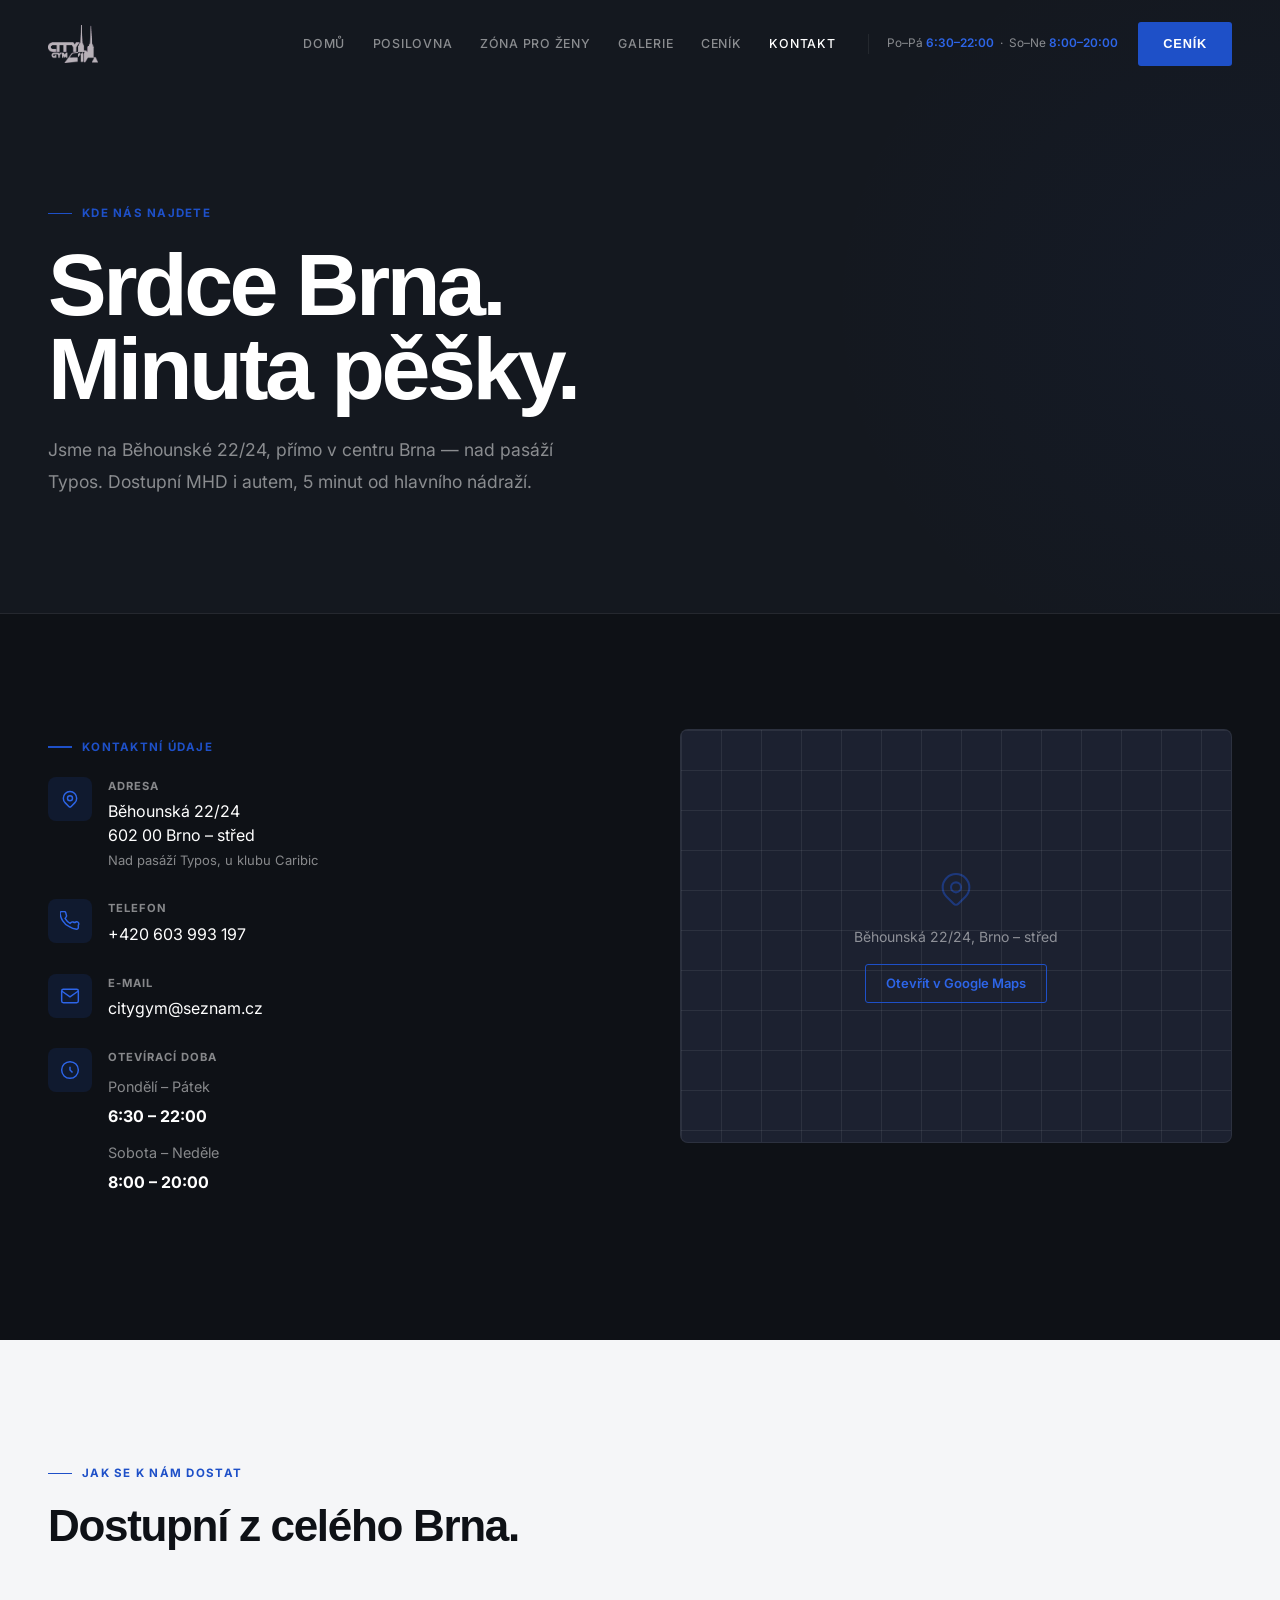
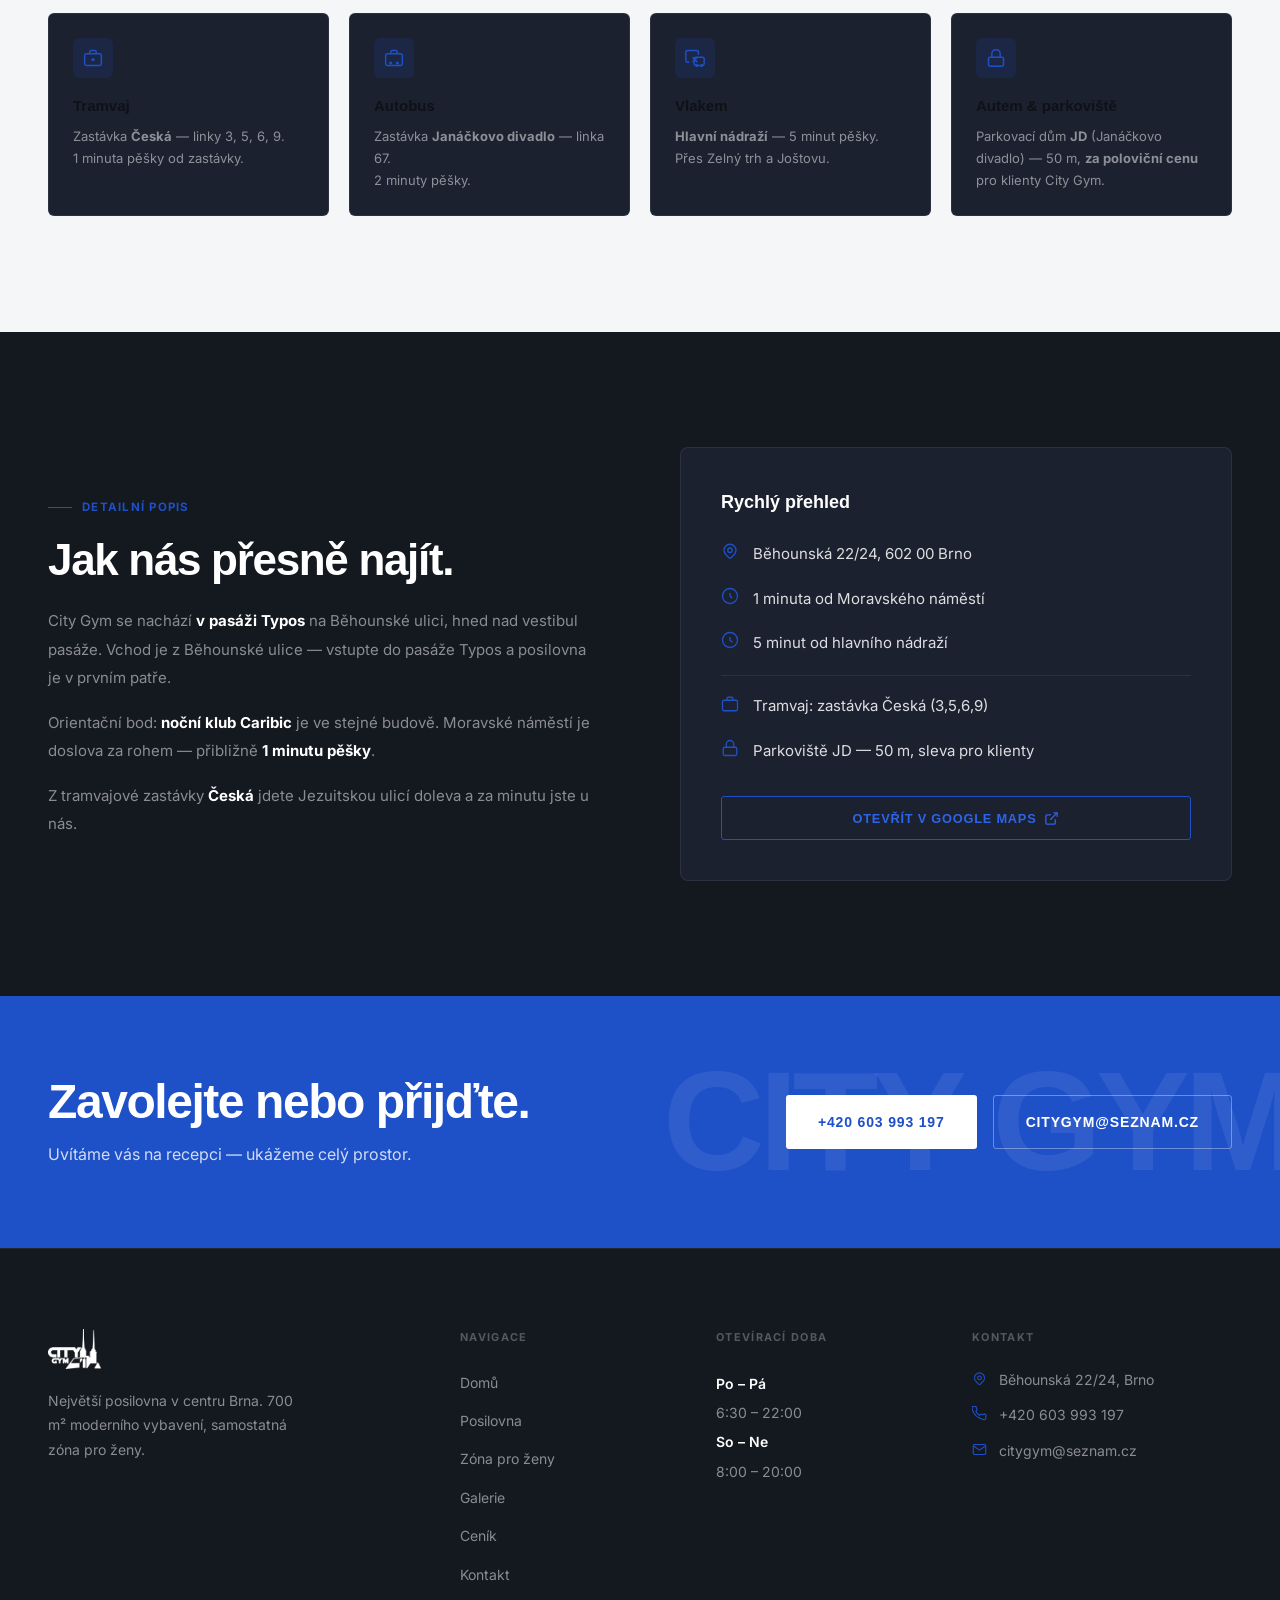
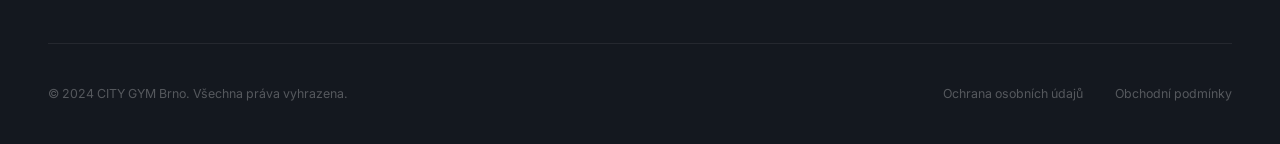
==== kontakt.html @ 37a1c180 "first commit" ====
<!DOCTYPE html>
<html lang="cs">
<head>
<meta charset="UTF-8">
<meta name="viewport" content="width=device-width, initial-scale=1.0">
<title>Kontakt — CITY GYM Brno</title>
<meta name="description" content="Kontakt a adresa City Gym Brno. Běhounská 22/24, 602 00 Brno – střed. Tel: +420 603 993 197. Dostupnost MHD i autem. 1 minuta od Moravského náměstí.">
<link rel="preconnect" href="https://fonts.googleapis.com">
<link rel="preconnect" href="https://fonts.gstatic.com" crossorigin>
<link href="https://fonts.googleapis.com/css2?family=Space+Grotesk:wght@400;500;600;700&family=Inter:wght@400;500;600&display=swap" rel="stylesheet">
<link rel="stylesheet" href="css/style.css">
<noscript><style>.sr{opacity:1;transform:none}</style></noscript>
</head>
<body>

<!-- NAV -->
<header class="nav" id="nav">
  <div class="wrap">
    <div class="nav__row">
      <a href="index.html" class="nav__logo"><img src="assets/city-gym-logo.png?v=6" alt="City Gym Brno"></a>
      <nav aria-label="Hlavní menu">
        <ul class="nav__menu">
          <li><a href="index.html">Domů</a></li>
          <li><a href="posilovna.html">Posilovna</a></li>
          <li><a href="zona-pro-zeny.html">Zóna pro ženy</a></li>
          <li><a href="galerie.html">Galerie</a></li>
          <li><a href="cenik.html">Ceník</a></li>
          <li><a href="kontakt.html">Kontakt</a></li>
        </ul>
      </nav>
      <span class="nav__time">Po–Pá <b>6:30–22:00</b> &nbsp;·&nbsp; So–Ne <b>8:00–20:00</b></span>
      <a href="cenik.html" class="btn btn-p">Ceník</a>
      <button class="nav__burger" aria-label="Otevřít menu"><span></span><span></span><span></span></button>
    </div>
  </div>
</header>
<div class="nav__veil"></div>
<nav class="nav__drawer">
  <a href="index.html">Domů</a>
  <a href="posilovna.html">Posilovna</a>
  <a href="zona-pro-zeny.html">Zóna pro ženy</a>
  <a href="galerie.html">Galerie</a>
  <a href="cenik.html">Ceník</a>
  <a href="kontakt.html">Kontakt</a>
  <div class="nav__drawer-info">
    <p><b>Po–Pá</b>&ensp;6:30 – 22:00<br><b>So–Ne</b>&ensp;8:00 – 20:00</p>
  </div>
</nav>

<!-- PAGE HERO -->
<section class="pg-hero">
  <div class="wrap">
    <p class="eyebrow sr">Kde nás najdete</p>
    <h1 style="font-family:var(--f-head);font-size:clamp(2.5rem,7vw,5.5rem);font-weight:700;line-height:.95;letter-spacing:-.04em;max-width:12ch;margin-bottom:1.5rem" class="sr sd1">
      Srdce Brna. Minuta pěšky.
    </h1>
    <p class="body-lg txt-m sr sd2" style="max-width:46ch">
      Jsme na Běhounské 22/24, přímo v centru Brna — nad pasáží Typos. Dostupní MHD i autem, 5 minut od hlavního nádraží.
    </p>
  </div>
</section>

<!-- KONTAKT + MAPA -->
<section class="s s--dk">
  <div class="wrap">
    <div class="contact-grid">
      <!-- Kontaktní info -->
      <div>
        <p class="eyebrow sr">Kontaktní údaje</p>

        <div class="contact-item sr sd1">
          <div class="contact-item__icon">
            <svg width="20" height="20" viewBox="0 0 24 24" fill="none" stroke="#2D65E8" stroke-width="1.75"><path d="M17.657 16.657L13.414 20.9a2 2 0 01-2.827 0l-4.244-4.243a8 8 0 1111.314 0z"/><circle cx="12" cy="11" r="3"/></svg>
          </div>
          <div>
            <div class="contact-item__lbl">Adresa</div>
            <div class="contact-item__val">
              Běhounská 22/24<br>
              602 00 Brno – střed<br>
              <span style="font-size:.8125rem;color:var(--txt-m)">Nad pasáží Typos, u klubu Caribic</span>
            </div>
          </div>
        </div>

        <div class="contact-item sr sd2">
          <div class="contact-item__icon">
            <svg width="20" height="20" viewBox="0 0 24 24" fill="none" stroke="#2D65E8" stroke-width="1.75"><path d="M22 16.92v3a2 2 0 01-2.18 2 19.79 19.79 0 01-8.63-3.07A19.5 19.5 0 013.07 11.5 19.79 19.79 0 01.06 2.86 2 2 0 012 .68h3a2 2 0 012 1.72 12.84 12.84 0 00.7 2.81 2 2 0 01-.45 2.11L6.09 8.91a16 16 0 006 6l1.27-1.27a2 2 0 012.11-.45 12.84 12.84 0 002.81.7A2 2 0 0122 16.92z"/></svg>
          </div>
          <div>
            <div class="contact-item__lbl">Telefon</div>
            <div class="contact-item__val">
              <a href="tel:+420603993197">+420 603 993 197</a>
            </div>
          </div>
        </div>

        <div class="contact-item sr sd3">
          <div class="contact-item__icon">
            <svg width="20" height="20" viewBox="0 0 24 24" fill="none" stroke="#2D65E8" stroke-width="1.75"><path d="M4 4h16c1.1 0 2 .9 2 2v12c0 1.1-.9 2-2 2H4c-1.1 0-2-.9-2-2V6c0-1.1.9-2 2-2z"/><polyline points="22,6 12,13 2,6"/></svg>
          </div>
          <div>
            <div class="contact-item__lbl">E-mail</div>
            <div class="contact-item__val">
              <a href="mailto:citygym@seznam.cz">citygym@seznam.cz</a>
            </div>
          </div>
        </div>

        <div class="contact-item sr sd4">
          <div class="contact-item__icon">
            <svg width="20" height="20" viewBox="0 0 24 24" fill="none" stroke="#2D65E8" stroke-width="1.75"><circle cx="12" cy="12" r="10"/><path d="M12 8v4l3 3"/></svg>
          </div>
          <div>
            <div class="contact-item__lbl">Otevírací doba</div>
            <div class="contact-item__val" style="line-height:1.9">
              <span style="color:var(--txt-m);font-size:.9rem">Pondělí – Pátek</span><br>
              <strong>6:30 – 22:00</strong><br>
              <span style="color:var(--txt-m);font-size:.9rem;margin-top:.5rem;display:block">Sobota – Neděle</span>
              <strong>8:00 – 20:00</strong>
            </div>
          </div>
        </div>
      </div>

      <!-- Mapa -->
      <div class="sr fr">
        <div class="map-box">
          <svg width="40" height="40" viewBox="0 0 24 24" fill="none" stroke="rgba(30,80,200,.5)" stroke-width="1.25"><path d="M17.657 16.657L13.414 20.9a2 2 0 01-2.827 0l-4.244-4.243a8 8 0 1111.314 0z"/><circle cx="12" cy="11" r="3"/></svg>
          <p>Běhounská 22/24, Brno – střed</p>
          <a href="https://maps.google.com/?q=Běhounská+22,+Brno" target="_blank" rel="noopener noreferrer">Otevřít v Google Maps</a>
        </div>
        <!-- Alternativa: Google Maps embed -->
        <!-- <iframe src="https://maps.google.com/maps?q=Běhounská+22,+Brno&output=embed" width="100%" height="400" style="border:0;border-radius:8px" loading="lazy"></iframe> -->
      </div>
    </div>
  </div>
</section>

<!-- DOPRAVA -->
<section class="s s--lt">
  <div class="wrap">
    <div style="max-width:560px;margin-bottom:4rem">
      <p class="eyebrow eyebrow-dk sr">Jak se k nám dostat</p>
      <h2 class="disp sr sd1" style="font-size:clamp(1.75rem,4vw,2.75rem)">Dostupní z celého Brna.</h2>
    </div>
    <div class="transport-grid">
      <div class="transport-card sr sd1">
        <div class="transport-card__icon">
          <svg width="20" height="20" viewBox="0 0 24 24" fill="none" stroke="#1E50C8" stroke-width="1.75"><rect x="2" y="7" width="20" height="14" rx="2"/><path d="M16 7V5a2 2 0 00-2-2h-4a2 2 0 00-2 2v2"/><line x1="12" y1="12" x2="12" y2="16"/><line x1="10" y1="14" x2="14" y2="14"/></svg>
        </div>
        <h3 class="transport-card__title">Tramvaj</h3>
        <p class="transport-card__text">Zastávka <strong>Česká</strong> — linky 3, 5, 6, 9.<br>1 minuta pěšky od zastávky.</p>
      </div>
      <div class="transport-card sr sd2">
        <div class="transport-card__icon">
          <svg width="20" height="20" viewBox="0 0 24 24" fill="none" stroke="#1E50C8" stroke-width="1.75"><rect x="2" y="7" width="20" height="14" rx="2"/><path d="M16 7V5a2 2 0 00-2-2h-4a2 2 0 00-2 2v2"/><circle cx="8" cy="18" r="1"/><circle cx="16" cy="18" r="1"/></svg>
        </div>
        <h3 class="transport-card__title">Autobus</h3>
        <p class="transport-card__text">Zastávka <strong>Janáčkovo divadlo</strong> — linka 67.<br>2 minuty pěšky.</p>
      </div>
      <div class="transport-card sr sd3">
        <div class="transport-card__icon">
          <svg width="20" height="20" viewBox="0 0 24 24" fill="none" stroke="#1E50C8" stroke-width="1.75"><path d="M5 17H3a2 2 0 01-2-2V5a2 2 0 012-2h11a2 2 0 012 2v3"/><path d="M9 17l3-3m0 0l3-3m-3 3l-3-3m3 3l3 3"/><rect x="11" y="11" width="12" height="10" rx="2"/><circle cx="14" cy="21" r="1"/><circle cx="20" cy="21" r="1"/></svg>
        </div>
        <h3 class="transport-card__title">Vlakem</h3>
        <p class="transport-card__text"><strong>Hlavní nádraží</strong> — 5 minut pěšky.<br>Přes Zelný trh a Joštovu.</p>
      </div>
      <div class="transport-card sr sd4">
        <div class="transport-card__icon">
          <svg width="20" height="20" viewBox="0 0 24 24" fill="none" stroke="#1E50C8" stroke-width="1.75"><rect x="3" y="11" width="18" height="11" rx="2"/><path d="M7 11V7a5 5 0 0110 0v4"/></svg>
        </div>
        <h3 class="transport-card__title">Autem &amp; parkoviště</h3>
        <p class="transport-card__text">Parkovací dům <strong>JD</strong> (Janáčkovo divadlo) — 50 m, <strong>za poloviční cenu</strong> pro klienty City Gym.</p>
      </div>
    </div>
  </div>
</section>

<!-- DETAILNÍ POPIS POLOHY -->
<section class="s s--dk2">
  <div class="wrap">
    <div style="display:grid;grid-template-columns:1fr 1fr;gap:5rem;align-items:center" class="split">
      <div>
        <p class="eyebrow sr">Detailní popis</p>
        <h2 class="disp sr sd1" style="font-size:clamp(1.75rem,4vw,2.75rem);margin-bottom:1.5rem">Jak nás přesně najít.</h2>
        <div style="font-size:.9375rem;color:var(--txt-m);line-height:1.9" class="sr sd2">
          <p style="margin-bottom:1rem">
            City Gym se nachází <strong style="color:var(--white)">v pasáži Typos</strong> na Běhounské ulici, hned nad vestibul pasáže. Vchod je z Běhounské ulice — vstupte do pasáže Typos a posilovna je v prvním patře.
          </p>
          <p style="margin-bottom:1rem">
            Orientační bod: <strong style="color:var(--white)">noční klub Caribic</strong> je ve stejné budově. Moravské náměstí je doslova za rohem — přibližně <strong style="color:var(--white)">1 minutu pěšky</strong>.
          </p>
          <p>
            Z tramvajové zastávky <strong style="color:var(--white)">Česká</strong> jdete Jezuitskou ulicí doleva a za minutu jste u nás.
          </p>
        </div>
      </div>
      <div class="sr fr">
        <div style="background:var(--dark3);border:1px solid var(--line);border-radius:8px;padding:2.5rem">
          <h3 style="font-family:var(--f-head);font-size:1.125rem;font-weight:700;margin-bottom:1.5rem">Rychlý přehled</h3>
          <div style="display:flex;flex-direction:column;gap:1.125rem">
            <div style="display:flex;align-items:center;gap:.875rem">
              <span style="color:var(--blue);flex-shrink:0">
                <svg width="18" height="18" viewBox="0 0 24 24" fill="none" stroke="currentColor" stroke-width="1.75"><path d="M17.657 16.657L13.414 20.9a2 2 0 01-2.827 0l-4.244-4.243a8 8 0 1111.314 0z"/><circle cx="12" cy="11" r="3"/></svg>
              </span>
              <span style="font-size:.9375rem;color:var(--txt)">Běhounská 22/24, 602 00 Brno</span>
            </div>
            <div style="display:flex;align-items:center;gap:.875rem">
              <span style="color:var(--blue);flex-shrink:0">
                <svg width="18" height="18" viewBox="0 0 24 24" fill="none" stroke="currentColor" stroke-width="1.75"><circle cx="12" cy="12" r="10"/><path d="M12 8v4l3 3"/></svg>
              </span>
              <span style="font-size:.9375rem;color:var(--txt)">1 minuta od Moravského náměstí</span>
            </div>
            <div style="display:flex;align-items:center;gap:.875rem">
              <span style="color:var(--blue);flex-shrink:0">
                <svg width="18" height="18" viewBox="0 0 24 24" fill="none" stroke="currentColor" stroke-width="1.75"><circle cx="12" cy="12" r="10"/><path d="M12 8v4l3 3"/></svg>
              </span>
              <span style="font-size:.9375rem;color:var(--txt)">5 minut od hlavního nádraží</span>
            </div>
            <div style="height:1px;background:var(--line)"></div>
            <div style="display:flex;align-items:center;gap:.875rem">
              <span style="color:var(--blue);flex-shrink:0">
                <svg width="18" height="18" viewBox="0 0 24 24" fill="none" stroke="currentColor" stroke-width="1.75"><rect x="2" y="7" width="20" height="14" rx="2"/><path d="M16 7V5a2 2 0 00-2-2h-4a2 2 0 00-2 2v2"/></svg>
              </span>
              <span style="font-size:.9375rem;color:var(--txt)">Tramvaj: zastávka Česká (3,5,6,9)</span>
            </div>
            <div style="display:flex;align-items:center;gap:.875rem">
              <span style="color:var(--blue);flex-shrink:0">
                <svg width="18" height="18" viewBox="0 0 24 24" fill="none" stroke="currentColor" stroke-width="1.75"><rect x="3" y="11" width="18" height="11" rx="2"/><path d="M7 11V7a5 5 0 0110 0v4"/></svg>
              </span>
              <span style="font-size:.9375rem;color:var(--txt)">Parkoviště JD — 50 m, sleva pro klienty</span>
            </div>
          </div>
          <div style="margin-top:2rem">
            <a href="https://maps.google.com/?q=Běhounská+22,+Brno" target="_blank" rel="noopener" class="btn btn-bo" style="width:100%;justify-content:center">
              Otevřít v Google Maps
              <svg width="15" height="15" viewBox="0 0 24 24" fill="none" stroke="currentColor" stroke-width="2"><path d="M18 13v6a2 2 0 01-2 2H5a2 2 0 01-2-2V8a2 2 0 012-2h6"/><polyline points="15 3 21 3 21 9"/><line x1="10" y1="14" x2="21" y2="3"/></svg>
            </a>
          </div>
        </div>
      </div>
    </div>
  </div>
</section>

<!-- CTA -->
<section class="cta-band">
  <div class="wrap">
    <div class="cta-band__inner" style="display:flex;align-items:center;justify-content:space-between;gap:3rem;flex-wrap:wrap">
      <div class="sr">
        <h2 style="font-family:var(--f-head);font-size:clamp(1.75rem,4vw,3rem);font-weight:700;letter-spacing:-.03em;line-height:1.1;margin-bottom:.75rem">Zavolejte nebo přijďte.</h2>
        <p style="font-size:1rem;color:rgba(255,255,255,.8)">Uvítáme vás na recepci — ukážeme celý prostor.</p>
      </div>
      <div style="display:flex;gap:1rem;flex-wrap:wrap" class="sr sd2">
        <a href="tel:+420603993197" class="btn btn-lg" style="background:#fff;color:var(--blue);font-family:var(--f-head);font-weight:700;font-size:.875rem;letter-spacing:.06em;text-transform:uppercase;border-radius:3px;padding:.9rem 2rem">+420 603 993 197</a>
        <a href="mailto:citygym@seznam.cz" class="btn btn-lg" style="background:transparent;color:#fff;border:1px solid rgba(255,255,255,.35);font-family:var(--f-head);font-weight:700;font-size:.875rem;letter-spacing:.06em;text-transform:uppercase;border-radius:3px;padding:.9rem 2rem">citygym@seznam.cz</a>
      </div>
    </div>
  </div>
</section>

<!-- FOOTER -->
<footer class="footer">
  <div class="wrap">
    <div class="footer__top">
      <div>
        <div class="footer__logo"><img src="assets/city-gym-logo.png?v=6" alt="City Gym Brno"></div>
        <p class="footer__tagline">Největší posilovna v centru Brna. 700 m² moderního vybavení, samostatná zóna pro ženy.</p>
      </div>
      <div>
        <h4 class="footer__col-h">Navigace</h4>
        <ul class="footer__links">
          <li><a href="index.html">Domů</a></li>
          <li><a href="posilovna.html">Posilovna</a></li>
          <li><a href="zona-pro-zeny.html">Zóna pro ženy</a></li>
          <li><a href="galerie.html">Galerie</a></li>
          <li><a href="cenik.html">Ceník</a></li>
          <li><a href="kontakt.html">Kontakt</a></li>
        </ul>
      </div>
      <div>
        <h4 class="footer__col-h">Otevírací doba</h4>
        <div style="font-size:.875rem;color:var(--txt-m);line-height:2.1">
          <span style="color:var(--white);font-weight:600">Po – Pá</span><br>6:30 – 22:00<br>
          <span style="color:var(--white);font-weight:600">So – Ne</span><br>8:00 – 20:00
        </div>
      </div>
      <div>
        <h4 class="footer__col-h">Kontakt</h4>
        <div class="footer__c-row"><svg width="15" height="15" viewBox="0 0 24 24" fill="none" stroke="currentColor" stroke-width="1.75"><path d="M17.657 16.657L13.414 20.9a2 2 0 01-2.827 0l-4.244-4.243a8 8 0 1111.314 0z"/><circle cx="12" cy="11" r="3"/></svg><p>Běhounská 22/24, Brno</p></div>
        <div class="footer__c-row"><svg width="15" height="15" viewBox="0 0 24 24" fill="none" stroke="currentColor" stroke-width="1.75"><path d="M22 16.92v3a2 2 0 01-2.18 2 19.79 19.79 0 01-8.63-3.07A19.5 19.5 0 013.07 11.5 19.79 19.79 0 01.06 2.86 2 2 0 012 .68h3a2 2 0 012 1.72 12.84 12.84 0 00.7 2.81 2 2 0 01-.45 2.11L6.09 8.91a16 16 0 006 6l1.27-1.27a2 2 0 012.11-.45 12.84 12.84 0 002.81.7A2 2 0 0122 16.92z"/></svg><a href="tel:+420603993197">+420 603 993 197</a></div>
        <div class="footer__c-row"><svg width="15" height="15" viewBox="0 0 24 24" fill="none" stroke="currentColor" stroke-width="1.75"><path d="M4 4h16c1.1 0 2 .9 2 2v12c0 1.1-.9 2-2 2H4c-1.1 0-2-.9-2-2V6c0-1.1.9-2 2-2z"/><polyline points="22,6 12,13 2,6"/></svg><a href="mailto:citygym@seznam.cz">citygym@seznam.cz</a></div>
      </div>
    </div>
    <div class="footer__bot">
      <p class="footer__copy">© 2024 CITY GYM Brno. Všechna práva vyhrazena.</p>
      <div class="footer__legal"><a href="#">Ochrana osobních údajů</a><a href="#">Obchodní podmínky</a></div>
    </div>
  </div>
</footer>

<script src="js/main.js"></script>
</body>
</html>
---- css/style.css ----
/* ================================================
   CITY GYM BRNO — Design System
   ================================================ */

:root {
  --blue:        #1E50C8;
  --blue-lt:     #2D65E8;
  --blue-dk:     #1540A8;
  --blue-a:      rgba(30,80,200,.14);
  --blue-glow:   rgba(30,80,200,.32);

  --dark:        #0E1116;
  --dark2:       #14181F;
  --dark3:       #1C2130;
  --dark4:       #252B38;
  --dark5:       #2E3548;

  --white:       #FFFFFF;
  --off:         #F5F6F8;
  --txt-dk:      #3A3F47;
  --txt-muted-dk:#8A909B;
  --txt:         rgba(255,255,255,.85);
  --txt-m:       rgba(255,255,255,.50);
  --txt-s:       rgba(255,255,255,.28);

  --line:        rgba(255,255,255,.07);
  --line-h:      rgba(30,80,200,.4);
  --line-lt:     rgba(0,0,0,.08);

  --f-head:      'Archivo', sans-serif;
  --f-body:      'Inter', sans-serif;

  --sy:          clamp(4.5rem,9vw,8rem);
  --mw:          1300px;
  --px:          clamp(1.25rem,5vw,3rem);

  --ease:        cubic-bezier(.16,1,.3,1);
  --ease2:       cubic-bezier(.4,0,.2,1);
  --dur:         .6s;
  --fast:        .25s;
}

/* ---- Reset ---- */
*,*::before,*::after{box-sizing:border-box;margin:0;padding:0}
html{scroll-behavior:smooth}
body{font-family:var(--f-body);background:var(--dark);color:var(--white);line-height:1.65;-webkit-font-smoothing:antialiased;overflow-x:hidden}
img,video{display:block;max-width:100%;height:auto}
a{color:inherit;text-decoration:none}
button{cursor:pointer;border:none;background:none;font:inherit;color:inherit}
ul{list-style:none}

/* ---- Layout ---- */
.wrap{width:100%;max-width:var(--mw);margin-inline:auto;padding-inline:var(--px)}
.s{padding-block:var(--sy)}
.s--lt{background:var(--off);color:var(--dark)}
.s--dk{background:var(--dark)}
.s--dk2{background:var(--dark2)}
.s--dk3{background:var(--dark3)}

/* ================================================
   NAV
   ================================================ */
.nav{
  position:fixed;inset-block-start:0;inset-inline:0;z-index:100;
  padding-block:1.375rem;
  border-bottom:1px solid transparent;
  transition:background var(--fast) var(--ease),backdrop-filter var(--fast) var(--ease),padding var(--fast) var(--ease),border-color var(--fast) var(--ease);
}
.nav.is-scrolled{
  background:rgba(14,17,22,.93);
  backdrop-filter:blur(24px) saturate(160%);
  -webkit-backdrop-filter:blur(24px) saturate(160%);
  border-bottom-color:var(--line);
  padding-block:.9rem;
}
.nav__row{display:flex;align-items:center;gap:1.25rem}
.nav__logo{flex-shrink:0;margin-inline-end:auto;display:flex;align-items:center}
.nav__logo img{height:38px;width:auto;object-fit:contain;filter:invert(1) sepia(1) saturate(3) hue-rotate(190deg) brightness(0.72)}
.nav__menu{display:flex;align-items:center;gap:.125rem}
.nav__menu a{
  display:block;padding:.5rem .8rem;
  font-size:.775rem;font-weight:500;letter-spacing:.06em;text-transform:uppercase;
  color:var(--txt-m);transition:color var(--fast);
}
.nav__menu a:hover,.nav__menu a.active{color:var(--white)}
.nav__time{
  font-size:.74rem;color:var(--txt-m);white-space:nowrap;
  padding-inline-start:1.125rem;border-left:1px solid var(--line);
}
.nav__time b{color:var(--blue-lt);font-weight:600}

/* ---- Buttons ---- */
.btn{
  display:inline-flex;align-items:center;justify-content:center;gap:.5rem;
  padding:.65rem 1.5rem;
  font-family:var(--f-head);font-size:.8rem;font-weight:700;letter-spacing:.06em;text-transform:uppercase;
  border-radius:3px;transition:all var(--fast) var(--ease);white-space:nowrap;
}
.btn-p{background:var(--blue);color:var(--white);border:1px solid transparent}
.btn-p:hover{background:var(--blue-lt);transform:translateY(-2px);box-shadow:0 10px 30px var(--blue-glow)}
.btn-g{background:transparent;color:var(--white);border:1px solid rgba(255,255,255,.22)}
.btn-g:hover{border-color:rgba(255,255,255,.55);background:rgba(255,255,255,.05)}
.btn-bo{background:transparent;color:var(--blue-lt);border:1px solid var(--blue)}
.btn-bo:hover{background:var(--blue);color:var(--white);box-shadow:0 8px 24px var(--blue-glow)}
.btn-lg{padding:.9rem 2rem;font-size:.875rem}

/* ---- Hamburger ---- */
.nav__burger{
  display:none;flex-direction:column;justify-content:center;gap:5px;
  width:40px;height:40px;flex-shrink:0;
}
.nav__burger span{display:block;height:1.5px;background:var(--white);transition:all .3s var(--ease);transform-origin:center}
.nav__burger.is-open span:nth-child(1){transform:translateY(6.5px) rotate(45deg)}
.nav__burger.is-open span:nth-child(2){opacity:0;transform:scaleX(0)}
.nav__burger.is-open span:nth-child(3){transform:translateY(-6.5px) rotate(-45deg)}

/* ---- Drawer ---- */
.nav__drawer{
  display:none;position:fixed;inset:0 0 0 auto;width:min(380px,100vw);
  background:var(--dark2);border-left:1px solid var(--line);
  padding:6rem 2.5rem 3rem;flex-direction:column;
  z-index:105;transform:translateX(100%);transition:transform .45s var(--ease);
}
.nav__drawer.is-open{transform:translateX(0)}
.nav__drawer a{
  display:block;padding-block:1.1rem;
  font-family:var(--f-head);font-size:1.5rem;font-weight:700;letter-spacing:-.02em;
  color:var(--txt-m);border-bottom:1px solid var(--line);transition:color .2s;
}
.nav__drawer a:hover{color:var(--white)}
.nav__drawer-info{margin-top:2.5rem;padding:1.25rem;background:var(--dark3);border-radius:6px}
.nav__drawer-info p{font-size:.8125rem;color:var(--txt-m);line-height:2}
.nav__drawer-info b{color:var(--blue-lt);font-weight:600}
.nav__veil{
  display:none;position:fixed;inset:0;background:rgba(0,0,0,.65);
  z-index:104;opacity:0;transition:opacity .3s;
}
.nav__veil.is-open{opacity:1}

/* ================================================
   HERO
   ================================================ */
.hero{
  position:relative;height:100dvh;min-height:680px;
  display:flex;align-items:flex-start;overflow:hidden;
}
.hero__bg{
  position:absolute;inset:-6px;
  background-image:url('../assets/city-hero.jpg');
  background-size:cover;
  background-position:center;
  filter:blur(2px) brightness(0.82);
}
.hero__video{
  position:absolute;inset:0;width:100%;height:100%;object-fit:cover;z-index:1;
}
.hero__overlay{
  position:absolute;inset:0;z-index:2;
  background:
    linear-gradient(135deg,rgba(13,20,40,.82) 0%,rgba(30,80,200,.38) 100%),
    linear-gradient(to bottom,rgba(0,0,0,.15) 0%,rgba(14,17,22,.55) 65%,rgba(14,17,22,.96) 100%);
}
.hero__ph-label{
  position:absolute;top:50%;left:50%;transform:translate(-50%,-50%);z-index:1;
  font-size:.7rem;letter-spacing:.1em;text-transform:uppercase;color:var(--txt-s);
  pointer-events:none;user-select:none;text-align:center;
}
.hero__content{
  position:relative;z-index:3;padding-block:max(10rem,22vh) 4.5rem;width:100%;
}
.hero__acts .btn-lg{padding:1.1rem 2.75rem;font-size:1rem}
.hero__eyebrow{
  display:inline-flex;align-items:center;gap:.75rem;
  font-size:.72rem;font-weight:700;letter-spacing:.12em;text-transform:uppercase;color:var(--blue-lt);
  margin-bottom:1.5rem;
  opacity:0;transform:translateY(20px);animation:hIn .8s var(--ease) .05s forwards;
}
.hero__eyebrow::before{content:'';display:block;width:28px;height:1.5px;background:currentColor;flex-shrink:0}
.hero__logo-img{
  display:block;
  width:clamp(252px,36vw,476px);
  height:auto;
  filter:invert(1);
  margin-bottom:2rem;
  opacity:0;transform:translateY(24px);animation:hIn .9s var(--ease) .12s forwards;
}
.hero__sub{
  font-size:clamp(1rem,1.8vw,1.2rem);color:var(--txt);
  max-width:44ch;line-height:1.55;margin-bottom:2.5rem;
  opacity:0;transform:translateY(20px);animation:hIn .8s var(--ease) .22s forwards;
}
.hero__acts{
  display:flex;align-items:center;gap:1rem;flex-wrap:wrap;margin-bottom:3.5rem;
  opacity:0;transform:translateY(18px);animation:hIn .8s var(--ease) .32s forwards;
}
.hero__bottom{
  position:absolute;bottom:2rem;left:var(--px);right:var(--px);z-index:3;
  display:flex;align-items:center;justify-content:flex-end;gap:2rem;
  opacity:0;animation:hIn .8s var(--ease) .45s forwards;
}
.hero__stats-line{
  display:flex;align-items:center;gap:.875rem;flex-wrap:wrap;
  font-size:.82rem;color:rgba(255,255,255,.5);line-height:1.4;
}
.hero__stats-sep{
  display:inline-block;width:1px;height:.8em;
  background:rgba(255,255,255,.22);flex-shrink:0;
}
.hero__hours{
  display:inline-flex;align-items:center;gap:1.5rem;flex-wrap:wrap;
  padding:.875rem 1.5rem;
  background:rgba(255,255,255,.055);border:1px solid rgba(255,255,255,.11);
  border-radius:4px;backdrop-filter:blur(12px);
  opacity:0;transform:translateY(16px);animation:hIn .8s var(--ease) .42s forwards;
}
.hero__hours-item{display:flex;flex-direction:column;gap:.1rem}
.hero__hours-d{font-size:.68rem;font-weight:700;letter-spacing:.09em;text-transform:uppercase;color:var(--txt-m)}
.hero__hours-t{font-family:var(--f-head);font-size:.95rem;font-weight:700}
.hero__hours-sep{width:1px;height:28px;background:var(--line)}
.hero__scroll{
  display:flex;align-items:center;gap:.75rem;flex-shrink:0;
  font-size:.68rem;letter-spacing:.1em;text-transform:uppercase;color:var(--txt-m);
  cursor:pointer;text-decoration:none;
}
.hero__times{
  position:absolute;top:50%;transform:translateY(-50%);right:var(--px);z-index:3;
  display:flex;align-items:flex-start;gap:.875rem;
  color:rgba(255,255,255,.65);line-height:1.7;
  opacity:0;animation:hIn .8s var(--ease) .5s forwards;
}
.hero__times svg{flex-shrink:0;margin-top:.3rem}
.hero__times-row{display:flex;gap:.75rem;align-items:baseline}
.hero__times-day{color:rgba(255,255,255,.42);font-size:.9rem;letter-spacing:.03em;min-width:4.2rem}
.hero__times-hour{color:rgba(255,255,255,.85);font-weight:600;font-size:1.4rem;letter-spacing:-.01em}
.hero__scroll-line{width:40px;height:1px;background:var(--line);position:relative;overflow:hidden}
.hero__scroll-line::after{
  content:'';position:absolute;inset:0;background:var(--blue);
  animation:scrl 2s var(--ease2) infinite;
}
@keyframes scrl{0%{transform:translateX(-100%)}50%{transform:translateX(0)}100%{transform:translateX(100%)}}
@keyframes hIn{to{opacity:1;transform:translateY(0)}}
@media(prefers-reduced-motion:reduce){
  .hero__eyebrow,.hero__title,.hero__sub,.hero__acts,.hero__hours{opacity:1;transform:none;animation:none}
}

/* Hero silhouette */
.hero__silhouette{
  position:absolute;right:0;bottom:0;z-index:2;
  width:62%;pointer-events:none;
  display:flex;align-items:flex-end;justify-content:flex-end;
}
.hero__silhouette img{
  display:block;width:100%;height:auto;
  animation:silFadeIn 2.4s var(--ease) .8s both;
}
@keyframes silFadeIn{
  from{opacity:0;transform:translateY(14px)}
  to{opacity:.5;transform:translateY(0)}
}
@media(prefers-reduced-motion:reduce){.hero__silhouette img{animation:none;opacity:.5}}
@media(max-width:768px){.hero__silhouette{width:90%}}

/* ================================================
   TYPOGRAPHY
   ================================================ */
.eyebrow{
  display:inline-flex;align-items:center;gap:.625rem;
  font-size:.72rem;font-weight:700;letter-spacing:.11em;text-transform:uppercase;
  color:var(--blue);margin-bottom:1.25rem;
}
.eyebrow::before{content:'';display:block;width:24px;height:1.5px;background:currentColor;flex-shrink:0}
.eyebrow-dk{color:var(--blue)}

h2.disp{font-family:var(--f-head);font-size:clamp(2.1rem,5vw,3.75rem);font-weight:700;line-height:1.05;letter-spacing:-.03em}
h3.disp-sm{font-family:var(--f-head);font-size:clamp(1.25rem,2.5vw,1.875rem);font-weight:700;letter-spacing:-.02em;line-height:1.2}
.body-lg{font-size:clamp(.95rem,1.5vw,1.1rem);line-height:1.8}
.body-sm{font-size:.875rem;line-height:1.75}
.txt-m{color:var(--txt-m)}
.txt-blue{color:var(--blue-lt)}

/* Underline draw */
.u-draw{position:relative;display:inline-block}
.u-draw::after{
  content:'';position:absolute;bottom:-5px;left:0;width:0;height:2px;
  background:var(--blue);transition:width .9s var(--ease) .15s;
}
.u-draw.vis::after{width:100%}

/* Large ghost number */
.ghost-num{
  font-family:var(--f-head);font-size:clamp(4rem,12vw,9rem);
  font-weight:700;letter-spacing:-.06em;line-height:1;
  color:transparent;-webkit-text-stroke:1px rgba(255,255,255,.07);
  user-select:none;pointer-events:none;
}

/* ================================================
   STATS BAND
   ================================================ */
.stats-band{
  background:var(--dark);
  border-top:1px solid var(--line);
  border-bottom:1px solid var(--line);
}
.stats-row{
  display:grid;
  grid-template-columns:1.9fr 1px 1.3fr 1px 1fr;
  align-items:stretch;
}
.stat{
  padding:3.5rem 2.75rem;
  display:flex;flex-direction:column;justify-content:flex-end;
}
.stat-sep{background:var(--line);align-self:stretch;margin-block:2.5rem}
.stat__num{
  font-family:var(--f-head);font-weight:900;
  letter-spacing:-.05em;line-height:.88;
  color:var(--white);margin-bottom:1.5rem;
}
.stat.sd1 .stat__num{font-size:clamp(4.5rem,9vw,8rem)}
.stat.sd2 .stat__num{font-size:clamp(3.25rem,6.5vw,6rem)}
.stat.sd3 .stat__num{font-size:clamp(2.5rem,5vw,4.25rem)}
.stat__unit{color:var(--blue);font-style:normal}
.stat__label{font-size:.72rem;font-weight:700;letter-spacing:.09em;text-transform:uppercase;color:var(--txt-m);margin-bottom:.3rem}
.stat__note{font-size:.7rem;color:var(--txt-s)}

/* ================================================
   INTRO PHOTO SECTION
   ================================================ */
.s--intro{
  position:relative;
  background-image:url('../assets/city_gym_vevnitr.jpg');
  background-size:cover;
  background-position:center;
  background-attachment:fixed;
  background-color:var(--dark);
  color:var(--white);
}
.intro__overlay{
  position:absolute;inset:0;
  background:rgba(0,0,0,.75);
  z-index:0;
}
.intro__content{
  max-width:680px;
  margin-inline:auto;
  text-align:center;
}
.s--intro .eyebrow{margin-inline:auto}
.s--intro .feat-list{align-items:center}
.s--intro .feat-text{color:var(--txt)}
.s--intro .feat-text strong{color:var(--white)}

/* ================================================
   SECTION SPLIT (image + text)
   ================================================ */
.split{display:grid;grid-template-columns:1fr 1fr;gap:5rem;align-items:center}
.split--rev{grid-template-columns:1fr 1fr}
.split-img{
  aspect-ratio:4/3;border-radius:6px;overflow:hidden;
  background:var(--dark3);position:relative;
}
.split-img img{width:100%;height:100%;object-fit:cover}
.split-img-ph{
  position:absolute;inset:0;display:flex;align-items:center;justify-content:center;
  font-size:.72rem;letter-spacing:.08em;text-transform:uppercase;color:var(--txt-s);
}

/* ================================================
   CARDS
   ================================================ */
.card{
  background:var(--dark3);border:1px solid var(--line);border-radius:6px;overflow:hidden;
  transition:transform .35s var(--ease),box-shadow .35s var(--ease),border-color .35s;
}
.card:hover{transform:translateY(-5px);box-shadow:0 20px 56px rgba(0,0,0,.5);border-color:var(--line-h)}
.card__ph{
  width:100%;aspect-ratio:3/2;background:var(--dark4);display:flex;align-items:center;
  justify-content:center;font-size:.7rem;letter-spacing:.08em;text-transform:uppercase;color:var(--txt-s);
  position:relative;overflow:hidden;
}
.card__ph::before{
  content:'';position:absolute;inset:0;
  background:linear-gradient(135deg,var(--dark4) 25%,var(--dark5) 75%);
}
.card__ph span{position:relative}
.card__body{padding:1.75rem 2rem}
.card__icon{
  width:46px;height:46px;border-radius:8px;background:var(--blue-a);
  display:flex;align-items:center;justify-content:center;margin-bottom:1.25rem;flex-shrink:0;
}

/* ================================================
   ZONE CARDS (full height, photo cards)
   ================================================ */
.zone-grid{display:grid;grid-template-columns:1fr 1fr;gap:1.25rem}
.zone-card{
  position:relative;border-radius:8px;overflow:hidden;
  aspect-ratio:9/14;display:flex;align-items:flex-end;
  transition:transform .4s var(--ease);
}
.zone-card:hover{transform:scale(1.01)}
.zone-card__bg{
  position:absolute;inset:0;transition:transform .6s var(--ease);
}
.zone-card:hover .zone-card__bg{transform:scale(1.04)}
.zone-card__ph{
  position:absolute;inset:0;
  background:linear-gradient(135deg,var(--dark3),var(--dark4));
  display:flex;align-items:center;justify-content:center;
  font-size:.7rem;letter-spacing:.09em;text-transform:uppercase;color:var(--txt-s);
}
.zone-card__ph--women{
  background:linear-gradient(135deg,#1a1e2e,#1e2340);
}
.zone-card__overlay{
  position:absolute;inset:0;
  background:linear-gradient(to top,rgba(14,17,22,.97) 0%,rgba(14,17,22,.5) 45%,rgba(14,17,22,.1) 100%);
}
.zone-card__body{position:relative;z-index:2;padding:2.5rem}
.zone-card__tag{
  display:inline-block;padding:.28rem .7rem;background:var(--blue);border-radius:2px;
  font-size:.68rem;font-weight:700;letter-spacing:.08em;text-transform:uppercase;margin-bottom:1rem;
}
.zone-card__tag--women{background:rgba(30,80,200,.8)}
.zone-card__title{
  font-family:var(--f-head);font-size:clamp(1.5rem,3vw,2.125rem);
  font-weight:700;letter-spacing:-.02em;margin-bottom:.75rem;
}
.zone-card__text{font-size:.9375rem;color:var(--txt);line-height:1.6;margin-bottom:1.5rem}

/* ================================================
   FEATURE LIST
   ================================================ */
.feat-list{display:flex;flex-direction:column;gap:.875rem}
.feat-item{display:flex;align-items:flex-start;gap:.875rem}
.feat-icon{
  flex-shrink:0;width:22px;height:22px;border-radius:50%;
  background:var(--blue-a);display:flex;align-items:center;justify-content:center;margin-top:.15rem;
}
.feat-text{font-size:.9375rem;line-height:1.55}
.feat-text strong{display:block;font-family:var(--f-head);font-weight:700;margin-bottom:.1rem}

/* ================================================
   SERVICES GRID
   ================================================ */
.srv-grid{display:grid;grid-template-columns:repeat(3,1fr);gap:1.5rem}
.srv-card{
  padding:1rem 1rem 1rem 1.25rem;background:var(--white);border-radius:6px;border:1px solid var(--line-lt);
  transition:transform .3s var(--ease),box-shadow .3s var(--ease);
  display:flex;align-items:center;gap:1rem;
  overflow:hidden;position:relative;
}
.srv-card:hover{transform:translateY(-3px);box-shadow:0 12px 40px rgba(0,0,0,.08)}
.srv-card__body{flex:1;min-width:0}
.srv-card__icon{
  flex-shrink:0;align-self:stretch;width:100px;
  display:flex;align-items:center;justify-content:center;
  margin-right:-1rem;
}
.srv-card__icon svg{display:block;width:150px;height:150px;flex-shrink:0;opacity:.5}
.srv-card__title{
  font-family:var(--f-head);font-size:1.1875rem;font-weight:700;
  color:var(--dark);margin-bottom:.375rem;letter-spacing:-.01em;
}
.srv-card__text{font-size:.9375rem;color:var(--txt-muted-dk);line-height:1.6}

/* ================================================
   CTA BAND
   ================================================ */
.cta-band{
  background:var(--blue);padding-block:5rem;position:relative;overflow:hidden;
}
.cta-band::before{
  content:'CITY GYM';position:absolute;right:-1rem;top:50%;transform:translateY(-50%);
  font-family:var(--f-head);font-size:clamp(4rem,11vw,9rem);font-weight:700;letter-spacing:-.04em;
  color:rgba(255,255,255,.08);pointer-events:none;user-select:none;white-space:nowrap;
}
.cta-band__inner{position:relative;z-index:1}

/* ================================================
   PAGE HERO (inner pages)
   ================================================ */
.pg-hero{
  padding-top:calc(var(--sy) + 5rem);padding-bottom:var(--sy);
  background:var(--dark2);border-bottom:1px solid var(--line);
  position:relative;overflow:hidden;
}
.pg-hero::before{
  content:'';position:absolute;inset:0;
  background:radial-gradient(ellipse 55% 100% at 100% 50%,rgba(30,80,200,.05),transparent 65%);
  pointer-events:none;
}

/* ================================================
   PRICING
   ================================================ */
.price-grid{display:grid;grid-template-columns:repeat(3,1fr);gap:1.5rem;align-items:stretch}
.price-card{
  background:var(--dark3);border:1px solid var(--line);border-radius:8px;
  padding:2.5rem 2rem;display:flex;flex-direction:column;
  transition:transform .3s var(--ease),box-shadow .3s var(--ease);
}
.price-card:hover{transform:translateY(-4px);box-shadow:0 16px 48px rgba(0,0,0,.4)}
.price-card--feat{
  background:var(--dark2);
  border-color:var(--blue);
  box-shadow:0 0 0 1px var(--blue),0 24px 64px rgba(30,80,200,.18);
  transform:scale(1.025);
}
.price-card--feat:hover{transform:scale(1.025) translateY(-4px)}
.price-badge{
  align-self:flex-start;padding:.28rem .7rem;background:var(--blue);border-radius:2px;
  font-size:.68rem;font-weight:700;letter-spacing:.08em;text-transform:uppercase;margin-bottom:1.5rem;
}
.price-name{font-family:var(--f-head);font-size:1.25rem;font-weight:700;margin-bottom:.3rem}
.price-sub{font-size:.8125rem;color:var(--txt-m);margin-bottom:2rem}
.price-val{display:flex;align-items:flex-end;gap:.25rem;margin-bottom:.625rem}
.price-cur{font-family:var(--f-head);font-size:1.4rem;font-weight:700;color:var(--txt-m);padding-bottom:.45rem}
.price-n{font-family:var(--f-head);font-size:clamp(2.5rem,5vw,3.25rem);font-weight:700;letter-spacing:-.04em;line-height:1}
.price-per{font-size:.875rem;color:var(--txt-m);padding-bottom:.45rem;padding-left:.2rem}
.price-note{font-size:.72rem;color:var(--txt-s);margin-bottom:1.75rem}
.price-div{width:100%;height:1px;background:var(--line);margin-block:1.5rem}
.price-feats{flex:1;display:flex;flex-direction:column;gap:.75rem;margin-bottom:2rem}
.price-feat{display:flex;align-items:center;gap:.75rem;font-size:.875rem;color:var(--txt)}
.price-feat svg{flex-shrink:0;color:var(--blue-lt)}

/* ================================================
   GALLERY
   ================================================ */
.gal-grid{
  display:grid;
  grid-template-columns:repeat(3,1fr);
  grid-auto-rows:260px;
  gap:1rem;
}
.gal-item{
  border-radius:5px;overflow:hidden;position:relative;cursor:pointer;
  background:var(--dark3);
}
.gal-item--w{grid-column:span 2}
.gal-item--t{grid-row:span 2}
.gal-item img,.gal-ph{width:100%;height:100%;object-fit:cover;transition:transform .5s var(--ease)}
.gal-item:hover img,.gal-item:hover .gal-ph{transform:scale(1.045)}
.gal-ph{
  display:flex;align-items:center;justify-content:center;
  flex-direction:column;gap:.5rem;
}
.gal-ph span{font-size:.68rem;letter-spacing:.09em;text-transform:uppercase;color:var(--txt-s)}
.gal-item__over{
  position:absolute;inset:0;background:rgba(30,80,200,.14);
  opacity:0;transition:opacity .3s;
  display:flex;align-items:center;justify-content:center;
}
.gal-item:hover .gal-item__over{opacity:1}

/* Gallery placeholder colors */
.gal-ph--1{background:linear-gradient(135deg,#141a28,#1e2435)}
.gal-ph--2{background:linear-gradient(150deg,#121820,#1a2030)}
.gal-ph--3{background:linear-gradient(120deg,#16202e,#202a3c)}
.gal-ph--4{background:linear-gradient(145deg,#131b26,#1c2538)}
.gal-ph--5{background:linear-gradient(160deg,#111926,#1a2434)}
.gal-ph--6{background:linear-gradient(130deg,#151d2a,#1e2839)}
.gal-ph--7{background:linear-gradient(140deg,#121a26,#1b2535)}
.gal-ph--8{background:linear-gradient(155deg,#141c28,#1d2737)}
.gal-ph--9{background:linear-gradient(125deg,#131b27,#1c2636)}

/* ================================================
   CONTACT
   ================================================ */
.contact-grid{display:grid;grid-template-columns:1fr 1fr;gap:5rem;align-items:start}
.contact-item{display:flex;align-items:flex-start;gap:1rem;margin-bottom:1.75rem}
.contact-item__icon{
  width:44px;height:44px;border-radius:8px;background:var(--blue-a);
  display:flex;align-items:center;justify-content:center;flex-shrink:0;
}
.contact-item__lbl{font-size:.7rem;font-weight:700;letter-spacing:.09em;text-transform:uppercase;color:var(--txt-m);margin-bottom:.25rem}
.contact-item__val{font-size:1rem;color:var(--white);line-height:1.5}
.contact-item__val a{color:var(--white);transition:color .2s}
.contact-item__val a:hover{color:var(--blue-lt)}
.map-box{
  width:100%;aspect-ratio:4/3;background:var(--dark3);border:1px solid var(--line);
  border-radius:8px;display:flex;align-items:center;justify-content:center;
  flex-direction:column;gap:1rem;position:relative;overflow:hidden;
}
.map-box::before{
  content:'';position:absolute;inset:0;
  background-image:linear-gradient(var(--line) 1px,transparent 1px),linear-gradient(90deg,var(--line) 1px,transparent 1px);
  background-size:40px 40px;
}
.map-box p{position:relative;font-size:.875rem;color:var(--txt-m);text-align:center}
.map-box a{
  position:relative;color:var(--blue-lt);font-size:.8125rem;font-weight:600;
  padding:.5rem 1.25rem;border:1px solid var(--blue);border-radius:3px;transition:all .2s;
}
.map-box a:hover{background:var(--blue);color:var(--white)}
.map-box--live{padding:0;background:var(--dark2)}
.map-box--live::before{display:none}
.map-box--live iframe{
  border-radius:8px;
  filter:hue-rotate(195deg) saturate(0.7) brightness(0.85) contrast(1.05);
}
.transport-grid{display:grid;grid-template-columns:repeat(4,1fr);gap:1.25rem}
.transport-card{
  background:var(--dark3);border:1px solid var(--line);border-radius:6px;padding:1.5rem;
}
.transport-card__icon{
  width:40px;height:40px;border-radius:6px;background:var(--blue-a);
  display:flex;align-items:center;justify-content:center;margin-bottom:1rem;
}
.transport-card__title{font-family:var(--f-head);font-size:.9375rem;font-weight:700;margin-bottom:.375rem}
.transport-card__text{font-size:.8125rem;color:var(--txt-m);line-height:1.7}

/* ================================================
   FAQ
   ================================================ */
.faq-item{border-bottom:1px solid var(--line)}
.faq-item:first-child{border-top:1px solid var(--line)}
.faq-btn{
  width:100%;display:flex;align-items:center;justify-content:space-between;gap:1rem;
  padding-block:1.375rem;text-align:left;
  font-family:var(--f-head);font-size:1rem;font-weight:600;color:var(--white);
  cursor:pointer;transition:color .2s;
}
.faq-btn:hover{color:var(--blue-lt)}
.faq-btn svg{flex-shrink:0;transition:transform .3s var(--ease);color:var(--txt-m)}
.faq-btn.is-open svg{transform:rotate(45deg);color:var(--blue-lt)}
.faq-ans{display:grid;grid-template-rows:0fr;transition:grid-template-rows .3s var(--ease)}
.faq-ans.is-open{grid-template-rows:1fr}
.faq-ans-in{overflow:hidden;font-size:.9375rem;color:var(--txt-m);line-height:1.8;padding-bottom:1.375rem}

/* ================================================
   SCROLL REVEAL
   ================================================ */
.sr{opacity:0;transform:translateY(28px);transition:opacity var(--dur) var(--ease),transform var(--dur) var(--ease)}
.sr.fl{transform:translateX(-28px)}
.sr.fr{transform:translateX(28px)}
.sr.vis{opacity:1;transform:translate(0)}
.sd1{transition-delay:.1s}.sd2{transition-delay:.2s}.sd3{transition-delay:.3s}
.sd4{transition-delay:.4s}.sd5{transition-delay:.5s}
@media(prefers-reduced-motion:reduce){.sr{opacity:1;transform:none;transition:none}}

/* ================================================
   FOOTER
   ================================================ */
.footer{background:var(--dark2);border-top:1px solid var(--line);padding-top:5rem;padding-bottom:2.5rem}
.footer__top{
  display:grid;grid-template-columns:1.75fr 1fr 1fr 1.25fr;gap:3rem;
  padding-bottom:3.5rem;border-bottom:1px solid var(--line);margin-bottom:2.5rem;
}
.footer__logo{margin-bottom:1.25rem}
.footer__logo img{height:40px;width:auto;object-fit:contain;filter:invert(1)}
.footer__tagline{font-size:.875rem;color:var(--txt-m);line-height:1.75;max-width:260px}
.footer__col-h{font-size:.68rem;font-weight:700;letter-spacing:.12em;text-transform:uppercase;color:var(--txt-s);margin-bottom:1.375rem}
.footer__links{display:flex;flex-direction:column;gap:.75rem}
.footer__links a{font-size:.875rem;color:var(--txt-m);transition:color .2s}
.footer__links a:hover{color:var(--white)}
.footer__c-row{display:flex;align-items:flex-start;gap:.75rem;margin-bottom:.875rem}
.footer__c-row svg{flex-shrink:0;color:var(--blue);margin-top:2px}
.footer__c-row p,.footer__c-row a{font-size:.875rem;color:var(--txt-m);line-height:1.55;transition:color .2s}
.footer__c-row a:hover{color:var(--white)}
.footer__bot{display:flex;align-items:center;justify-content:space-between;gap:1rem;flex-wrap:wrap}
.footer__copy{font-size:.775rem;color:var(--txt-s)}
.footer__legal{display:flex;gap:2rem}
.footer__legal a{font-size:.775rem;color:var(--txt-s);transition:color .2s}
.footer__legal a:hover{color:var(--white)}

/* ================================================
   RESPONSIVE
   ================================================ */
@media(max-width:1200px){
  .transport-grid{grid-template-columns:repeat(2,1fr)}
  .footer__top{grid-template-columns:1fr 1fr}
}
@media(max-width:1024px){
  .split{grid-template-columns:1fr;gap:3rem}
  .srv-grid{grid-template-columns:repeat(2,1fr)}
  .price-card--feat{transform:none}
  .price-card--feat:hover{transform:translateY(-4px)}
}
@media(max-width:900px){
  .zone-grid{grid-template-columns:1fr}
  .zone-card{aspect-ratio:16/9}
}
@media(max-width:768px){
  .nav__menu,.nav__time{display:none}
  .nav__burger{display:flex}
  .nav__drawer{display:flex}
  .nav__veil{display:block}
  :root{--sy:clamp(3.5rem,8vw,5rem)}
  .stats-row{grid-template-columns:1fr}
  .stat{border-right:none;border-bottom:1px solid var(--line)}
  .stat:last-child{border-bottom:none}
  .price-grid{grid-template-columns:1fr;gap:1rem}
  .contact-grid{grid-template-columns:1fr;gap:3rem}
  .transport-grid{grid-template-columns:1fr 1fr}
  .gal-grid{grid-template-columns:repeat(2,1fr);grid-auto-rows:200px}
  .gal-item--w{grid-column:span 1}
  .footer__top{grid-template-columns:1fr;gap:2rem}
  .footer__bot{flex-direction:column;align-items:flex-start}
  .hero__scroll{display:none}
  .srv-grid{grid-template-columns:1fr}
  .srv-card{flex-direction:column;align-items:flex-start;gap:1rem}
  .srv-card__icon{align-self:auto;width:64px;height:64px;order:-1;margin-right:0}
  .srv-card__icon svg{width:64px;height:64px;opacity:.5}
}
@media(max-width:480px){
  .hero__acts{flex-direction:column;align-items:flex-start}
  .gal-grid{grid-template-columns:1fr}
  .transport-grid{grid-template-columns:1fr}
  .price-grid{gap:.75rem}
}
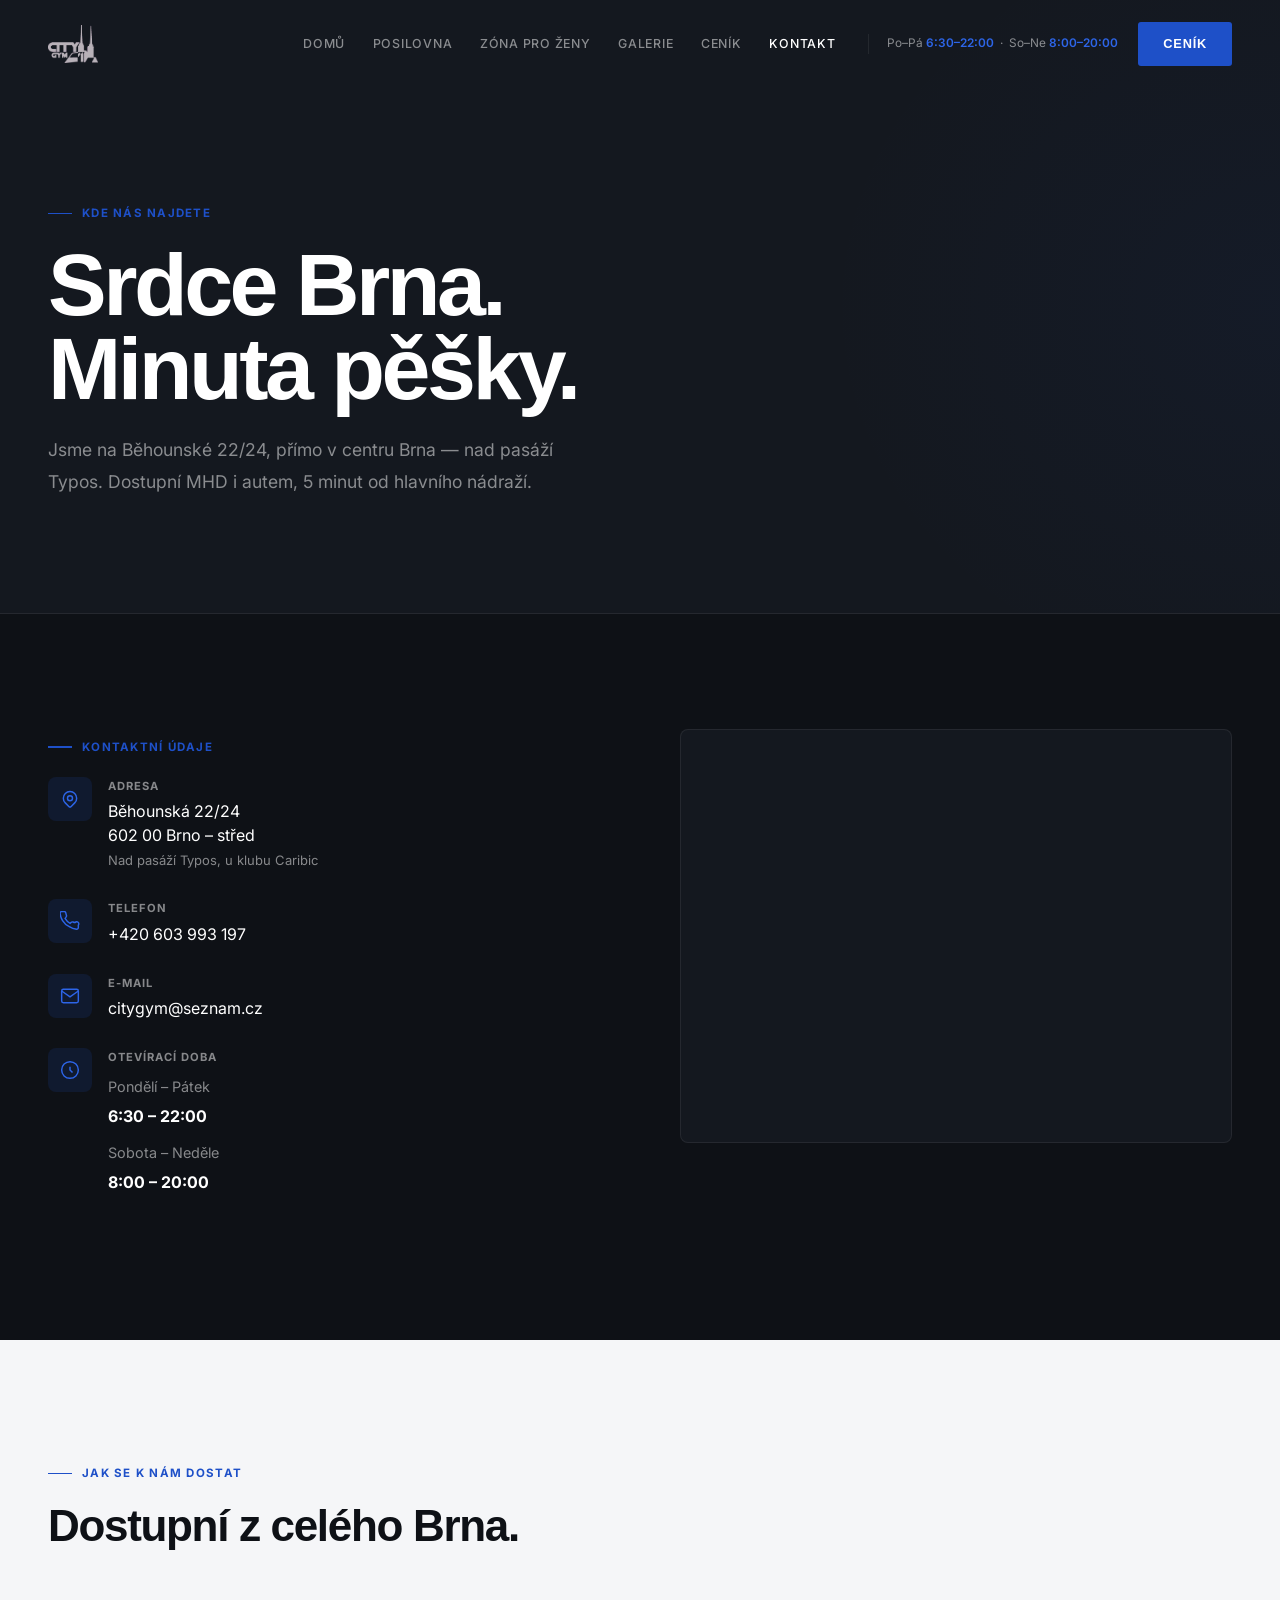
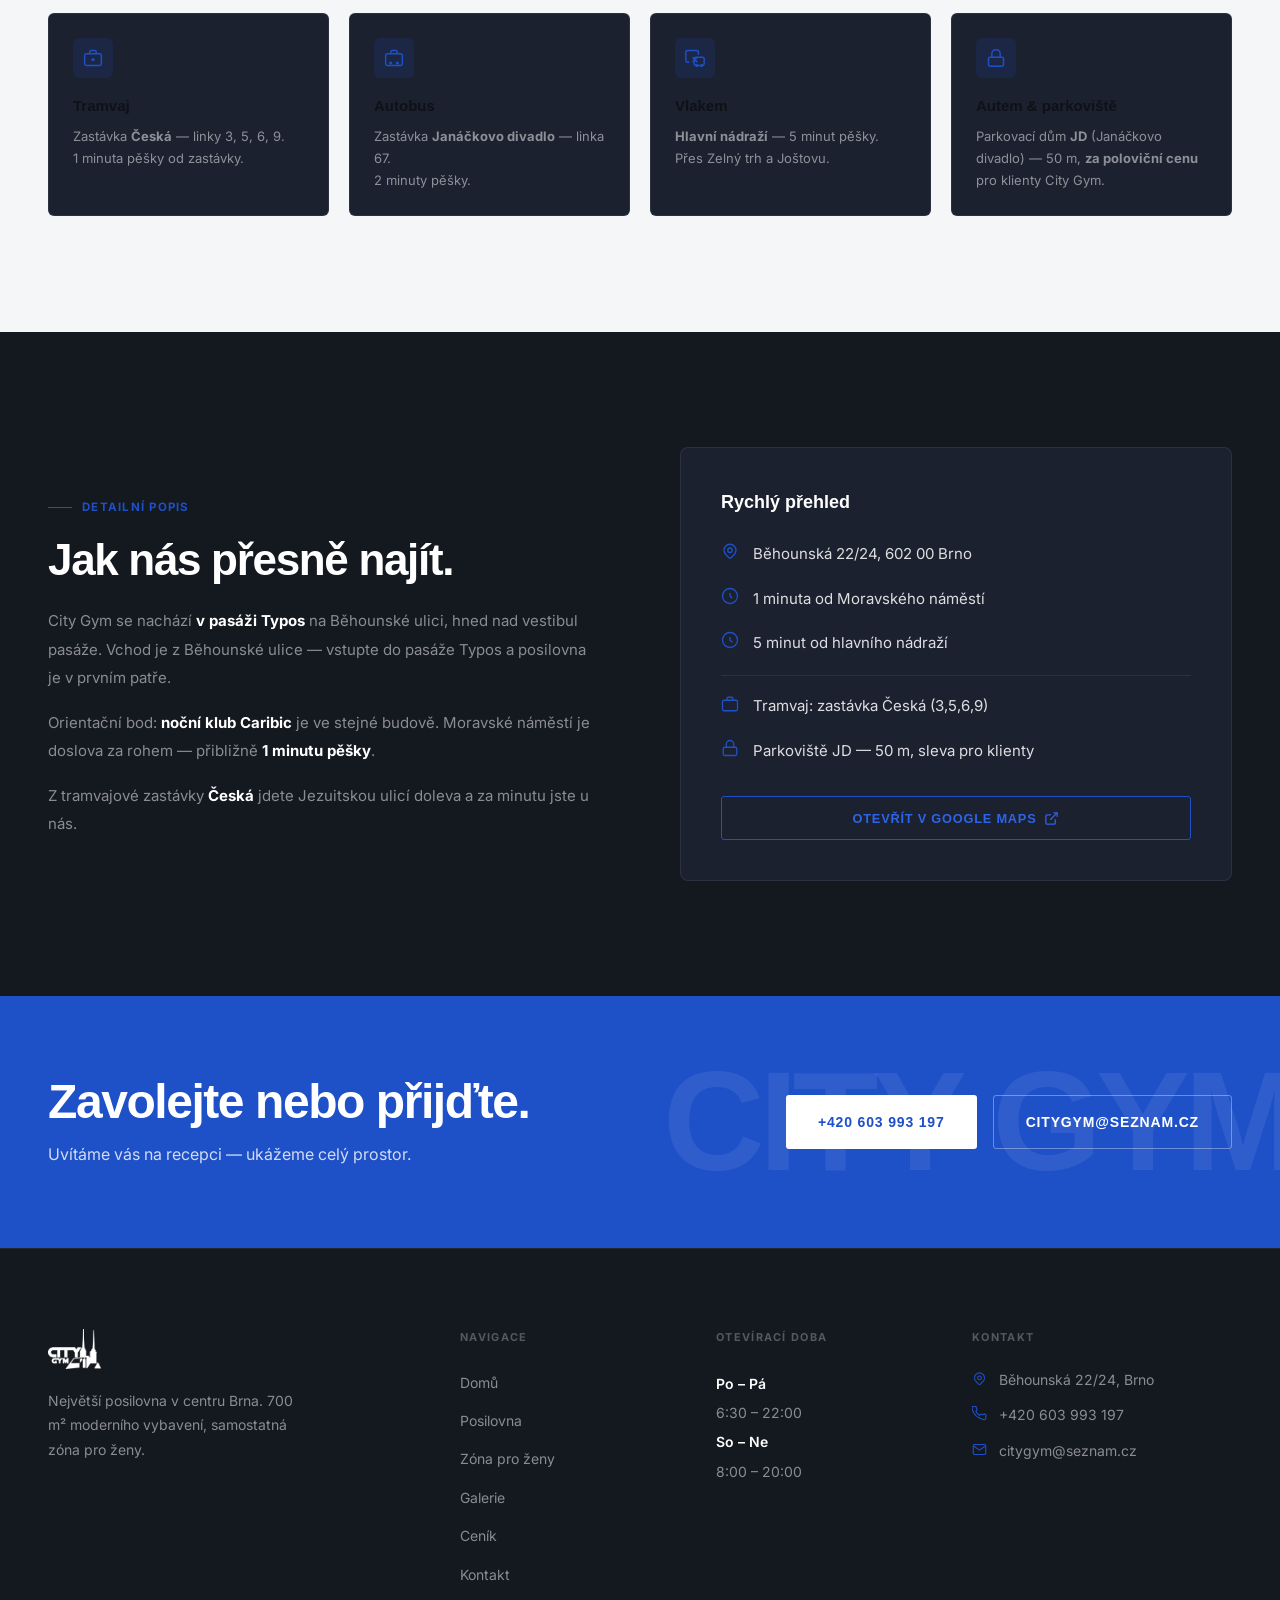
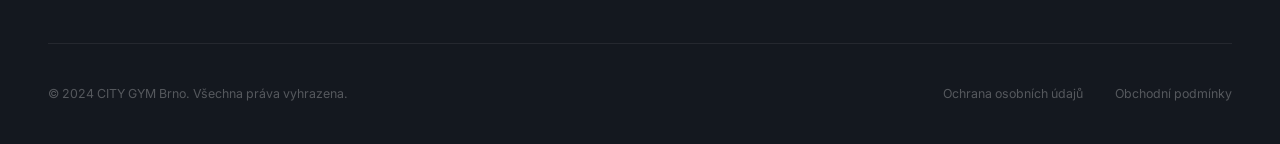
==== commit 6c8657d2: "mobile optimalizace round 2 — mapy, animace, grid opravy - Fix: mapa "1 minuta od Moravského náměstí" ====
--- a/kontakt.html
+++ b/kontakt.html
@@ -124,13 +124,16 @@
 
       <!-- Mapa -->
       <div class="sr fr">
-        <div class="map-box">
-          <svg width="40" height="40" viewBox="0 0 24 24" fill="none" stroke="rgba(30,80,200,.5)" stroke-width="1.25"><path d="M17.657 16.657L13.414 20.9a2 2 0 01-2.827 0l-4.244-4.243a8 8 0 1111.314 0z"/><circle cx="12" cy="11" r="3"/></svg>
-          <p>Běhounská 22/24, Brno – střed</p>
-          <a href="https://maps.google.com/?q=Běhounská+22,+Brno" target="_blank" rel="noopener noreferrer">Otevřít v Google Maps</a>
-        </div>
-        <!-- Alternativa: Google Maps embed -->
-        <!-- <iframe src="https://maps.google.com/maps?q=Běhounská+22,+Brno&output=embed" width="100%" height="400" style="border:0;border-radius:8px" loading="lazy"></iframe> -->
+        <div class="map-box map-box--live">
+          <iframe
+            src="https://maps.google.com/maps?q=Běhounská+22/24,+Brno,+Czech+Republic&output=embed&hl=cs"
+            width="100%" height="100%"
+            style="border:0;display:block;"
+            allowfullscreen="" loading="lazy"
+            referrerpolicy="no-referrer-when-downgrade"
+            title="City Gym Brno — Běhounská 22/24">
+          </iframe>
+        </div>
       </div>
     </div>
   </div>
--- a/css/style.css
+++ b/css/style.css
@@ -238,9 +238,36 @@
   animation:scrl 2s var(--ease2) infinite;
 }
 @keyframes scrl{0%{transform:translateX(-100%)}50%{transform:translateX(0)}100%{transform:translateX(100%)}}
-@keyframes hIn{to{opacity:1;transform:translateY(0)}}
+@keyframes hIn{
+  from{opacity:0;transform:translateY(28px) scale(.975)}
+  to{opacity:1;transform:translateY(0) scale(1)}
+}
+@keyframes hInR{
+  from{opacity:0;transform:translateX(28px) scale(.975)}
+  to{opacity:1;transform:translateX(0) scale(1)}
+}
 @media(prefers-reduced-motion:reduce){
-  .hero__eyebrow,.hero__title,.hero__sub,.hero__acts,.hero__hours{opacity:1;transform:none;animation:none}
+  .hero__eyebrow,.hero__title,.hero__sub,.hero__acts,.hero__hours,
+  .hero__logo-img,.hero__times,.hero__bottom,
+  .pg-hero .sr,.pg-hero .sr.fr{opacity:1;transform:none;animation:none}
+}
+
+/* ================================================
+   PG-HERO ENTRANCE ANIMATIONS (all sub-pages)
+   Elements use .sr (opacity:0 base) — we replace the
+   transition-based scroll-reveal with CSS animations.
+   ================================================ */
+.pg-hero .sr{
+  animation:hIn .82s var(--ease) .04s forwards;
+  transition:none !important;     /* prevent scroll-reveal transition fighting */
+}
+.pg-hero .sr.sd1{animation-delay:.12s}
+.pg-hero .sr.sd2{animation-delay:.22s}
+.pg-hero .sr.sd3{animation-delay:.32s}
+.pg-hero .sr.sd4{animation-delay:.42s}
+/* Elements that enter from the right (split second column in zona-pro-zeny pg-hero) */
+.pg-hero .sr.fr{
+  animation:hInR .9s var(--ease) .28s forwards;
 }
 
 /* Hero silhouette */
@@ -445,8 +472,12 @@
    SERVICES GRID
    ================================================ */
 .srv-grid{display:grid;grid-template-columns:repeat(3,1fr);gap:1.5rem}
+/* card-grid — 3-col responsive grid for zona-pro-zeny "Pro každou ženu" */
+.card-grid{display:grid;grid-template-columns:repeat(3,1fr);gap:1.25rem}
+
 .srv-card{
-  padding:1rem 1rem 1rem 1.25rem;background:var(--white);border-radius:6px;border:1px solid var(--line-lt);
+  padding:1rem 1rem 1rem 1.25rem;background:var(--white);border-radius:6px;
+  /* border removed per user request — box feel unwanted on mobile */
   transition:transform .3s var(--ease),box-shadow .3s var(--ease);
   display:flex;align-items:center;gap:1rem;
   overflow:hidden;position:relative;
@@ -673,8 +704,10 @@
   .footer__top{grid-template-columns:1fr 1fr}
 }
 @media(max-width:1024px){
-  .split{grid-template-columns:1fr;gap:3rem}
+  /* !important overrides pages that set grid-template-columns as inline style */
+  .split{grid-template-columns:1fr !important;gap:3rem !important}
   .srv-grid{grid-template-columns:repeat(2,1fr)}
+  .card-grid{grid-template-columns:repeat(2,1fr)}
   .price-card--feat{transform:none}
   .price-card--feat:hover{transform:translateY(-4px)}
 }
@@ -688,6 +721,8 @@
   .nav__drawer{display:flex}
   .nav__veil{display:block}
   :root{--sy:clamp(3.5rem,8vw,5rem)}
+  /* Override inline-style grid columns across all pages */
+  .split{grid-template-columns:1fr !important;gap:2.5rem !important}
   .stats-row{grid-template-columns:1fr}
   .stat{border-right:none;border-bottom:1px solid var(--line)}
   .stat:last-child{border-bottom:none}
@@ -700,6 +735,7 @@
   .footer__bot{flex-direction:column;align-items:flex-start}
   .hero__scroll{display:none}
   .srv-grid{grid-template-columns:1fr}
+  .card-grid{grid-template-columns:1fr;gap:1rem}
   .srv-card{flex-direction:column;align-items:flex-start;gap:1rem}
   .srv-card__icon{align-self:auto;width:64px;height:64px;order:-1;margin-right:0}
   .srv-card__icon svg{width:64px;height:64px;opacity:.5}
@@ -710,3 +746,294 @@
   .transport-grid{grid-template-columns:1fr}
   .price-grid{gap:.75rem}
 }
+
+/* ================================================
+   MOBILE OPTIMIZATIONS — phones & tablets
+   ALL rules below are inside breakpoint guards.
+   Desktop layout is pixel-identical; untouched.
+   ================================================ */
+
+/* ----
+   FIX 1 & 2 · Hero — opening hours overlay + stats row
+   ----
+   Problem: .hero__times (opening hours) is position:absolute;top:50%
+   which puts it dead-centre over the headline on narrow screens.
+   Problem: .hero__bottom (stats) is position:absolute;bottom:2rem but
+   the hero content (logo + text + buttons) can overlap it on phones.
+   Solution: switch hero to flex-column so hero__bottom becomes a normal
+   flow child, sitting naturally below the content at the bottom.
+   Hours are hidden (visible in the hamburger drawer and footer).
+   ---- */
+@media(max-width:768px){
+  /* Opening-hours panel: hide to prevent overlap (shown in drawer + footer) */
+  .hero__times{display:none}
+
+  /* Shrink logo so headline/sub/buttons fit comfortably */
+  .hero__logo-img{width:clamp(150px,48vw,230px)}
+
+  /* Reduce top padding so content has room */
+  .hero__content{padding-block:max(5rem,13vh) 1.25rem}
+
+  /* Make hero a flex column so stats flow naturally below buttons */
+  .hero{flex-direction:column}
+
+  /* Pull stats bar out of absolute positioning into normal flow */
+  .hero__bottom{
+    position:relative;
+    inset:auto;
+    padding:1rem var(--px) 2.25rem;
+    justify-content:flex-start;
+    align-items:flex-start;
+    gap:.75rem;
+    /* Override entrance animation that sets opacity:0 initially —
+       position change makes translate-based animation look wrong */
+    opacity:1;
+    animation:none;
+  }
+
+  /* Stats text: smaller, 2-col wrap (pairs like 2×2 on very narrow) */
+  .hero__stats-line{
+    font-size:.7rem;
+    gap:.35rem .6rem;
+    line-height:1.5;
+  }
+  .hero__stats-sep{height:.65em}
+}
+
+/* ----
+   FIX 3 · "Trénuj tam, kde záleží na detailu" section
+   ----
+   background-attachment:fixed is essentially broken on iOS Safari and
+   many Android browsers — the background doesn't scroll with the page,
+   rendering the photo invisible or misaligned.
+   Fix: switch to scroll; ensure cover + good crop position.
+   ---- */
+@media(max-width:768px){
+  .s--intro{
+    background-attachment:scroll;
+    background-size:cover;
+    background-position:center 35%;
+  }
+}
+
+/* ----
+   FIX 4 · "1 minuta od Moravského náměstí" — map not visible
+   ----
+   The iframe inside .map-box--live uses height="100%" which requires
+   the parent to have a *definite* height. aspect-ratio alone is not
+   treated as definite by all engines, so the iframe collapses.
+   Fix: give the live map box an explicit pixel height on mobile.
+   ---- */
+@media(max-width:768px){
+  .map-box--live{
+    aspect-ratio:unset;
+    height:300px;
+  }
+  .map-box--live iframe{
+    height:100%;
+    min-height:300px;
+  }
+}
+
+/* ----
+   FIX 5 · "Začni dnes" CTA band — phone number clipped, buttons side-by-side
+   ----
+   The outer flex row keeps text + button-group in one row even on narrow
+   screens; combined with flex-shrink:0 on the button group (index.html)
+   and white-space:nowrap on .btn, the phone number spills/clips.
+   Fix: force the band to a column, button group to a column, full width.
+   ---- */
+@media(max-width:768px){
+  /* Stack heading text and button group vertically */
+  .cta-band__inner{
+    flex-direction:column !important;
+    align-items:stretch !important;
+    gap:1.5rem !important;
+  }
+  /* Button group — override inline display:flex and flex-shrink:0 */
+  .cta-band .sd2{
+    display:flex !important;
+    flex-direction:column !important;
+    gap:.75rem !important;
+    flex-shrink:1 !important;
+    width:100% !important;
+  }
+  /* Each button — full width, centred, never clipped */
+  .cta-band .btn{
+    width:100% !important;
+    justify-content:center !important;
+    text-align:center;
+    /* white-space:nowrap kept — full width means no overflow */
+  }
+}
+
+/* ----
+   FIX 6 · Hamburger / drawer — menu does not open
+   ----
+   Root cause: .nav__veil gets display:block via the existing 768px rule
+   (see above) but keeps opacity:0. Being position:fixed;inset:0;z-index:104
+   it covers the ENTIRE viewport — above the nav (z-index:100). Every click
+   lands on the invisible veil, not on the burger button underneath, so
+   openD() is never called. The veil's own click handler calls closeD()
+   which is a no-op when the drawer is already closed.
+   Fix: pointer-events:none while the veil is invisible; restore on .is-open.
+   ---- */
+@media(max-width:768px){
+  .nav__veil{pointer-events:none}
+  .nav__veil.is-open{pointer-events:auto}
+}
+
+/* ---- Tablet range (769px–1024px) supplementary fixes ---- */
+@media(min-width:769px) and (max-width:1024px){
+  /* Map box needs height on tablets too — split goes 1-col at 1024px */
+  .map-box--live{
+    aspect-ratio:unset;
+    height:360px;
+  }
+  .map-box--live iframe{height:100%}
+
+  /* CTA band: keep stacking on small tablets */
+  .cta-band__inner{
+    flex-direction:column !important;
+    align-items:stretch !important;
+    gap:1.5rem !important;
+  }
+  .cta-band .sd2{
+    display:flex !important;
+    flex-direction:column !important;
+    gap:.75rem !important;
+    width:100% !important;
+  }
+  .cta-band .btn{
+    width:100% !important;
+    justify-content:center !important;
+    text-align:center;
+  }
+}
+
+/* ================================================
+   ROUND 2 MOBILE OPTIMIZATIONS
+   ================================================ */
+
+/* ----
+   FIX 1 · Map placement — "1 minuta od Moravského náměstí"
+   The .split had inline grid-template-columns:1fr 1fr that couldn't be
+   overridden without !important. That's now fixed above (global .split rule).
+   Extra: centre the map and remove the sr.fr horizontal shift on mobile.
+   ---- */
+@media(max-width:768px){
+  /* Prevent the slide-from-right animation from pushing map off-screen */
+  .sr.fr{transform:none}
+  .sr.fr.vis{transform:translate(0)}
+  /* Map container — full width, proper height */
+  .sr.fr .map-box--live,
+  .map-box--live{
+    margin-inline:auto;
+  }
+}
+
+/* ----
+   FIX 2 · Posilovna — zone sections breathing room
+   Targets .s--zones class added to the zones section in posilovna.html.
+   ---- */
+@media(max-width:768px){
+  .s--zones{
+    padding-top:calc(var(--sy) + 2.5rem) !important;
+  }
+  .s--zones > .wrap > .split{
+    padding-bottom:2.5rem;
+    margin-bottom:2rem !important;
+    border-bottom:1px solid var(--line);
+  }
+  .s--zones > .wrap > .split:last-of-type{
+    border-bottom:none;
+    padding-bottom:0;
+    margin-bottom:0 !important;
+  }
+  /* Tighten inline margins/padding within zone text blocks */
+  .s--zones .split > div > [style*="margin-top:1rem"]{
+    margin-top:.625rem !important;
+  }
+  .s--zones .split > div > [style*="margin-bottom:1.75rem"]{
+    margin-bottom:1.25rem !important;
+  }
+}
+
+/* ----
+   FIX 3 · zona-pro-zeny.html — 3-col grids → 1-col on mobile
+   srv-grid class added to HTML; card-grid already in CSS above.
+   Also fix the page-hero split button row (items stack neatly).
+   ---- */
+@media(max-width:768px){
+  /* Items in srv-grid should have bottom spacing */
+  .srv-grid .srv-card{margin-bottom:.5rem}
+  .card-grid .card{margin-bottom:.5rem}
+  /* zona-pro-zeny pg-hero buttons — stack vertically */
+  .pg-hero .split > div > [style*="display:flex;gap:1rem"]{
+    flex-direction:column !important;
+    gap:.75rem !important;
+    width:100%;
+  }
+  .pg-hero .split > div > div .btn,
+  .pg-hero .split .btn{
+    width:100% !important;
+    justify-content:center !important;
+  }
+}
+
+/* ----
+   FIX 4 · cenik.html — "Co je zahrnuto" section
+   The split goes 1-col via the global rule. Additional polish:
+   more breathing room between feature items and service cards.
+   ---- */
+@media(max-width:768px){
+  /* "Co je zahrnuto" feature list */
+  .s--lt .feat-list{gap:1.125rem}
+  /* Doplňkové služby service cards */
+  .s--lt .split > div > [style*="padding:1.5rem"]{
+    padding:1.25rem !important;
+  }
+  .s--lt .split > div > div + div[style]{
+    margin-top:.625rem !important;
+  }
+}
+
+/* ----
+   FIX 5 · kontakt.html — "Jak nás přesně najít" + "Rychlý přehled"
+   The split goes 1-col via the global rule (overflow fixed automatically).
+   Reduce padding on the "Rychlý přehled" box on tiny phones.
+   ---- */
+@media(max-width:480px){
+  /* Rychlý přehled — tighter padding on very small phones */
+  .s--dk2 .sr.fr > div[style*="padding:2.5rem"]{
+    padding:1.5rem !important;
+  }
+}
+@media(max-width:768px){
+  /* Detailní popis — text blocks spacier */
+  .s--dk2 .split > div > [style*="font-size:.9375rem"]{
+    line-height:2 !important;
+  }
+}
+
+/* ----
+   FIX 8 · "Trénuj tam" section — fix background-attachment on iOS
+   background-attachment:scroll was set in the previous fix block.
+   The JS parallax (see main.js) handles the visual effect on mobile.
+   Ensure the section has an appropriate minimum height on mobile so
+   the photo is clearly visible even without parallax scroll.
+   ---- */
+@media(max-width:768px){
+  .s--intro{
+    min-height:85vw; /* keep photo visible even on short viewports */
+  }
+}
+
+/* ----
+   FIX 9 · "Více než posilovna" srv-card — no box border (global)
+   Border removed from .srv-card base styles above.
+   Add a subtle shadow instead so cards remain distinguishable
+   on the light background without the harsh rectangular outline.
+   ---- */
+.srv-card{box-shadow:0 2px 16px rgba(0,0,0,.06)}
+.srv-card:hover{box-shadow:0 8px 32px rgba(0,0,0,.10)}
